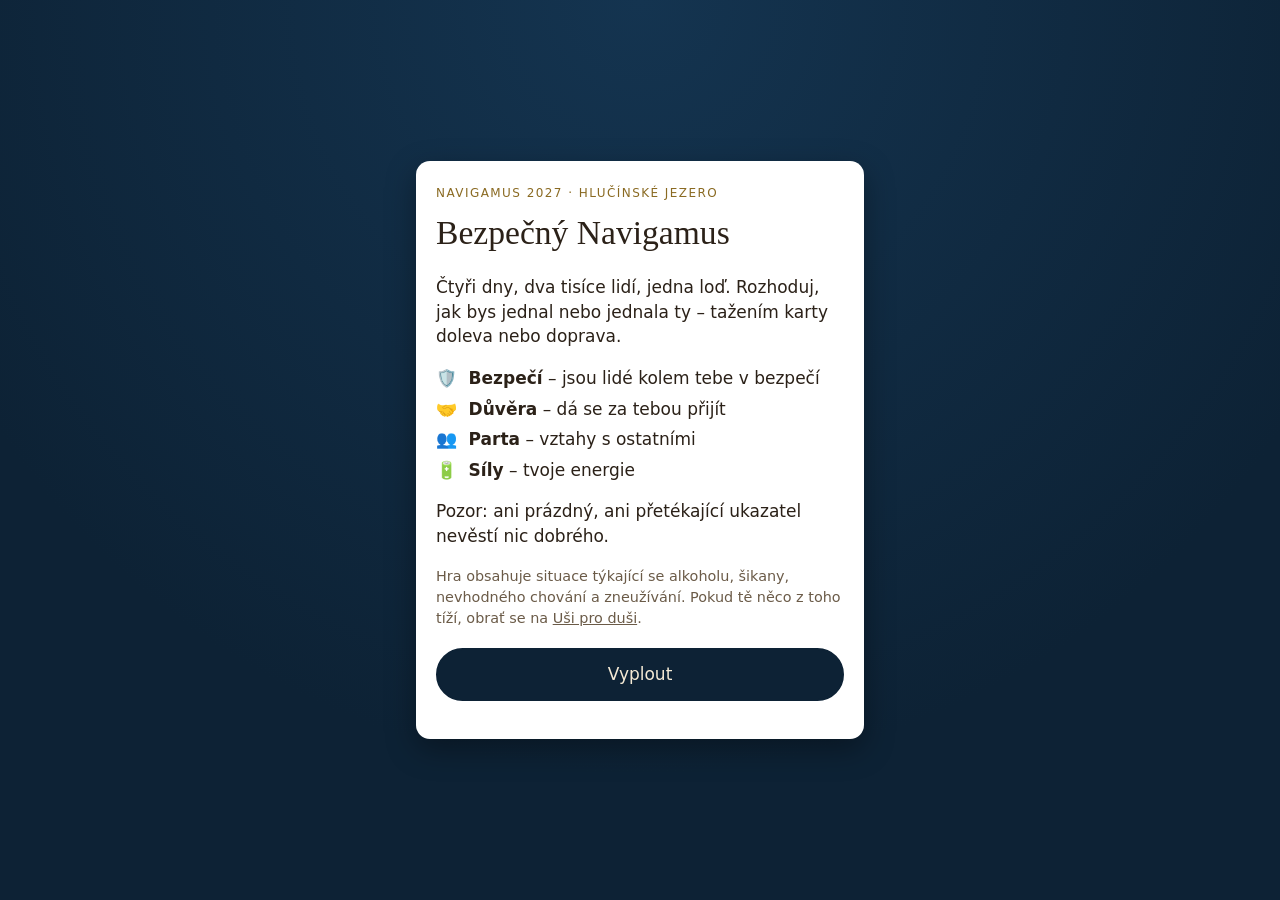
==== index.html @ 7b9819cc "Add Bezpečný Navigamus swipe game prototype Reigns-style safety game replacing the mandatory Navigam" ====
<!doctype html>
<html lang="cs">
<head>
  <meta charset="utf-8">
  <meta name="viewport" content="width=device-width, initial-scale=1, viewport-fit=cover">
  <meta name="theme-color" content="#0d2235">
  <title>Bezpečný Navigamus</title>
  <link rel="stylesheet" href="style.css">
  <script type="module" src="js/game.js"></script>
</head>
<body>
  <main id="app">

    <!-- Intro -->
    <section id="screen-intro" class="screen" hidden>
      <div class="panel">
        <p class="kicker">Navigamus 2027 · Hlučínské jezero</p>
        <h1>Bezpečný Navigamus</h1>
        <p>Čtyři dny, dva tisíce lidí, jedna loď. Rozhoduj, jak bys jednal nebo jednala ty – tažením karty doleva nebo doprava.</p>
        <ul class="legend">
          <li><span>🛡️</span> <b>Bezpečí</b> – jsou lidé kolem tebe v bezpečí</li>
          <li><span>🤝</span> <b>Důvěra</b> – dá se za tebou přijít</li>
          <li><span>👥</span> <b>Parta</b> – vztahy s ostatními</li>
          <li><span>🔋</span> <b>Síly</b> – tvoje energie</li>
        </ul>
        <p>Pozor: ani prázdný, ani přetékající ukazatel nevěstí nic dobrého.</p>
        <p class="note">Hra obsahuje situace týkající se alkoholu, šikany, nevhodného chování a zneužívání. Pokud tě něco z toho tíží, obrať se na <a href="https://krizovatka.skaut.cz/bezpecnyskauting/usi-pro-dusi" target="_blank" rel="noopener">Uši pro duši</a>.</p>
        <div class="actions">
          <button id="btn-continue" class="primary" hidden></button>
          <button id="btn-new" class="primary">Vyplout</button>
        </div>
        <p id="found-intro" class="found"></p>
      </div>
    </section>

    <!-- Game -->
    <section id="screen-game" class="screen" hidden>
      <header class="meters" id="meters"></header>
      <p class="when" id="when"></p>
      <div class="stage">
        <article class="card" id="card" tabindex="0" aria-live="polite">
          <p class="choice-hint" id="choice-hint"></p>
          <p class="character" id="character"></p>
          <p class="text" id="text"></p>
        </article>
      </div>
      <div class="choices">
        <button id="btn-left" class="choice"></button>
        <button id="btn-right" class="choice"></button>
      </div>
    </section>

    <!-- Daily log -->
    <section id="screen-log" class="screen" hidden>
      <div class="panel">
        <p class="kicker">Lodní deník</p>
        <h2 id="log-title"></h2>
        <ol id="log-list" class="log"></ol>
        <div class="actions"><button id="btn-log-next" class="primary"></button></div>
      </div>
    </section>

    <!-- Ending (fall or good) -->
    <section id="screen-ending" class="screen" hidden>
      <div class="panel">
        <p class="ending-icon" id="ending-icon"></p>
        <p class="kicker" id="ending-kicker"></p>
        <h2 id="ending-title"></h2>
        <p id="ending-text"></p>
        <div class="debrief">
          <p class="kicker">Rozbor</p>
          <p id="ending-debrief"></p>
        </div>
        <div id="seal" class="seal" hidden>
          <p class="kicker">Pečeť Bezpečného Navigamu</p>
          <p class="seal-code" id="seal-code"></p>
          <p class="note">Kód si ulož – budeš ho potřebovat při registraci.</p>
        </div>
        <p id="found-ending" class="found"></p>
        <div class="actions"><button id="btn-ending-next" class="primary"></button></div>
      </div>
    </section>

  </main>
</body>
</html>
---- style.css ----
:root {
  --sea: #0d2235;
  --sea-2: #143450;
  --parchment: #ffffff;
  --parchment-2: #e8dbbd;
  --ink: #2b2118;
  --ink-soft: #6b5b48;
  --brass: #c9a24a;
  --danger: #d0574a;
  --light: #f4ead5;
  --radius: 14px;
  --serif: Georgia, "Iowan Old Style", "Times New Roman", serif;
  --sans: system-ui, -apple-system, "Segoe UI", Roboto, sans-serif;
}

* { box-sizing: border-box; }

html, body { margin: 0; height: 100%; overflow-x: hidden; }

body {
  background: radial-gradient(circle at 50% 0%, var(--sea-2), var(--sea) 70%) fixed;
  color: var(--light);
  font-family: var(--sans);
  font-size: 17px;
  line-height: 1.45;
  -webkit-tap-highlight-color: transparent;
}

#app {
  max-width: 480px;
  margin: 0 auto;
  min-height: 100dvh;
  padding: max(16px, env(safe-area-inset-top)) 16px max(16px, env(safe-area-inset-bottom));
  display: flex;
  flex-direction: column;
}

.screen { flex: 1; display: flex; flex-direction: column; }
.screen[hidden] { display: none; }

h1, h2 { font-family: var(--serif); font-weight: normal; margin: 0.2em 0 0.5em; }
h1 { font-size: 2.1rem; }
h2 { font-size: 1.7rem; }
a { color: inherit; }

.kicker {
  text-transform: uppercase;
  letter-spacing: 0.12em;
  font-size: 0.75rem;
  color: var(--brass);
  margin: 0;
}

.panel {
  background: var(--parchment);
  color: var(--ink);
  border-radius: var(--radius);
  padding: 24px 20px;
  margin: auto 0;
  box-shadow: 0 10px 30px rgb(0 0 0 / 0.35);
}
.panel .kicker { color: #8a6a22; }

.note { font-size: 0.9rem; color: var(--ink-soft); }
.found { font-size: 0.85rem; color: var(--ink-soft); text-align: center; margin-bottom: 0; }

.legend { list-style: none; padding: 0; margin: 1em 0; }
.legend li { margin: 0.35em 0; }
.legend span { display: inline-block; width: 1.6em; }

.actions { display: flex; flex-direction: column; gap: 10px; margin-top: 20px; }

button {
  font: inherit;
  border: 2px solid var(--brass);
  background: transparent;
  color: inherit;
  border-radius: 999px;
  padding: 12px 18px;
  cursor: pointer;
}
button.primary { background: var(--sea); color: var(--light); border-color: var(--sea); }
button:focus-visible { outline: 3px solid var(--brass); outline-offset: 2px; }

/* ---------- meters ---------- */

.meters { display: flex; justify-content: space-around; padding: 4px 0 8px; }

.meter { display: flex; flex-direction: column; align-items: center; gap: 4px; }

.meter .gauge {
  position: relative;
  width: 52px;
  height: 52px;
  border-radius: 50%;
  border: 2px solid var(--brass);
  overflow: hidden;
  background: rgb(255 255 255 / 0.06);
  display: grid;
  place-items: center;
}
.meter .fill {
  position: absolute;
  left: 0; right: 0; bottom: 0;
  background: linear-gradient(var(--brass), #9c7a2c);
  transition: height 0.5s ease, background 0.3s;
}
.meter.danger .fill { background: linear-gradient(#e27365, var(--danger)); }
.meter .icon { position: relative; font-size: 1.5rem; }

.meter .dot {
  width: 0; height: 0;
  border-radius: 50%;
  background: var(--light);
  transition: width 0.15s, height 0.15s;
  margin: 4px 0;
}
.meter .dot.s { width: 6px; height: 6px; }
.meter .dot.m { width: 10px; height: 10px; }
.meter .dot.l { width: 15px; height: 15px; }

.when { text-align: center; margin: 6px 0 14px; }
.when .day {
  display: block;
  font-family: var(--serif);
  font-size: 1.35rem;
  color: var(--light);
  margin-bottom: 8px;
}
.when .slots { display: flex; justify-content: center; gap: 6px; }
.when .slot {
  display: flex;
  align-items: center;
  gap: 4px;
  padding: 4px 10px;
  border-radius: 999px;
  font-size: 0.85rem;
  color: rgb(255 255 255 / 0.45);
}
.when .slot .label { display: none; }
.when .slot.done { color: rgb(255 255 255 / 0.7); }
.when .slot.now {
  background: var(--brass);
  color: var(--sea);
  font-weight: 600;
}
.when .slot.now .label { display: inline; }
.when .slot .icon { font-size: 1.1rem; filter: grayscale(1); opacity: 0.8; }
.when .slot.now .icon { filter: none; opacity: 1; }

/* ---------- card ---------- */

.stage { flex: 1; display: flex; align-items: center; justify-content: center; }

.card {
  position: relative;
  width: 100%;
  min-height: 300px;
  background: var(--parchment);
  color: var(--ink);
  border-radius: var(--radius);
  padding: 44px 22px 26px;
  box-shadow: 0 12px 30px rgb(0 0 0 / 0.4);
  touch-action: pan-y;
  user-select: none;
  cursor: grab;
  transition: transform 0.3s ease, opacity 0.3s ease;
}
.card.dragging { transition: none; cursor: grabbing; }
.card.leaving { opacity: 0; }
.card.entering { opacity: 0; transform: scale(0.94); transition: none; }

.card .character {
  font-family: var(--serif);
  font-weight: bold;
  color: #8a6a22;
  margin: 0 0 0.6em;
}
.card .text { font-family: var(--serif); font-size: 1.15rem; margin: 0; white-space: pre-line; }

.choice-hint {
  position: absolute;
  top: 0; left: 0; right: 0;
  margin: 0;
  padding: 10px 16px;
  border-radius: var(--radius) var(--radius) 0 0;
  background: var(--sea);
  color: var(--light);
  font-size: 0.95rem;
  min-height: 0;
  opacity: 0;
  transition: opacity 0.15s;
}
.choice-hint.left, .choice-hint.right { opacity: 1; }
.choice-hint.right { text-align: right; }

.choices { display: grid; grid-template-columns: 1fr 1fr; gap: 10px; margin-top: 16px; }
.choices .choice {
  border-radius: 12px;
  font-size: 0.92rem;
  text-align: left;
  border-color: rgb(201 162 74 / 0.6);
  color: var(--parchment);
}
.choices .choice:last-child { text-align: right; }
.choices .choice:hover { background: rgb(255 255 255 / 0.06); }

/* ---------- log & ending ---------- */

.log { padding-left: 1.2em; }
.log li { margin: 0 0 1em; }
.log p { margin: 0; }
.log-choice { font-weight: bold; }
.log-comment { color: var(--ink-soft); }

.ending-icon { font-size: 3rem; text-align: center; margin: 0; }
#screen-ending .kicker, #screen-ending h2 { text-align: center; }

.debrief {
  border-left: 3px solid var(--brass);
  padding: 4px 0 4px 14px;
  margin: 1.2em 0;
}
.debrief p:last-child { margin-bottom: 0; }

.seal {
  text-align: center;
  border: 2px dashed #8a6a22;
  border-radius: var(--radius);
  padding: 14px;
  margin: 1.2em 0;
}
.seal-code {
  font-family: ui-monospace, Menlo, Consolas, monospace;
  font-size: 1.5rem;
  letter-spacing: 0.08em;
  margin: 0.3em 0;
  user-select: all;
}

/* Wider screens: choices flank the card, matching the swipe direction. */
@media (min-width: 820px) {
  #app:has(#screen-game:not([hidden])) { max-width: 960px; }
  #screen-game {
    display: grid;
    grid-template-columns: 1fr minmax(0, 440px) 1fr;
    grid-template-areas:
      ". meters ."
      ". when ."
      "left stage right";
    grid-template-rows: auto auto 1fr;
    column-gap: 28px;
  }
  #screen-game[hidden] { display: none; }
  .meters { grid-area: meters; }
  .when { grid-area: when; }
  .stage { grid-area: stage; }
  .choices { display: contents; }
  .choices .choice { align-self: center; max-width: 240px; padding: 18px 20px; font-size: 1rem; }
  #btn-left { grid-area: left; justify-self: end; }
  #btn-right { grid-area: right; justify-self: start; }
  .card { z-index: 1; }
}

@media (prefers-reduced-motion: reduce) {
  .card, .meter .fill { transition: none; }
}
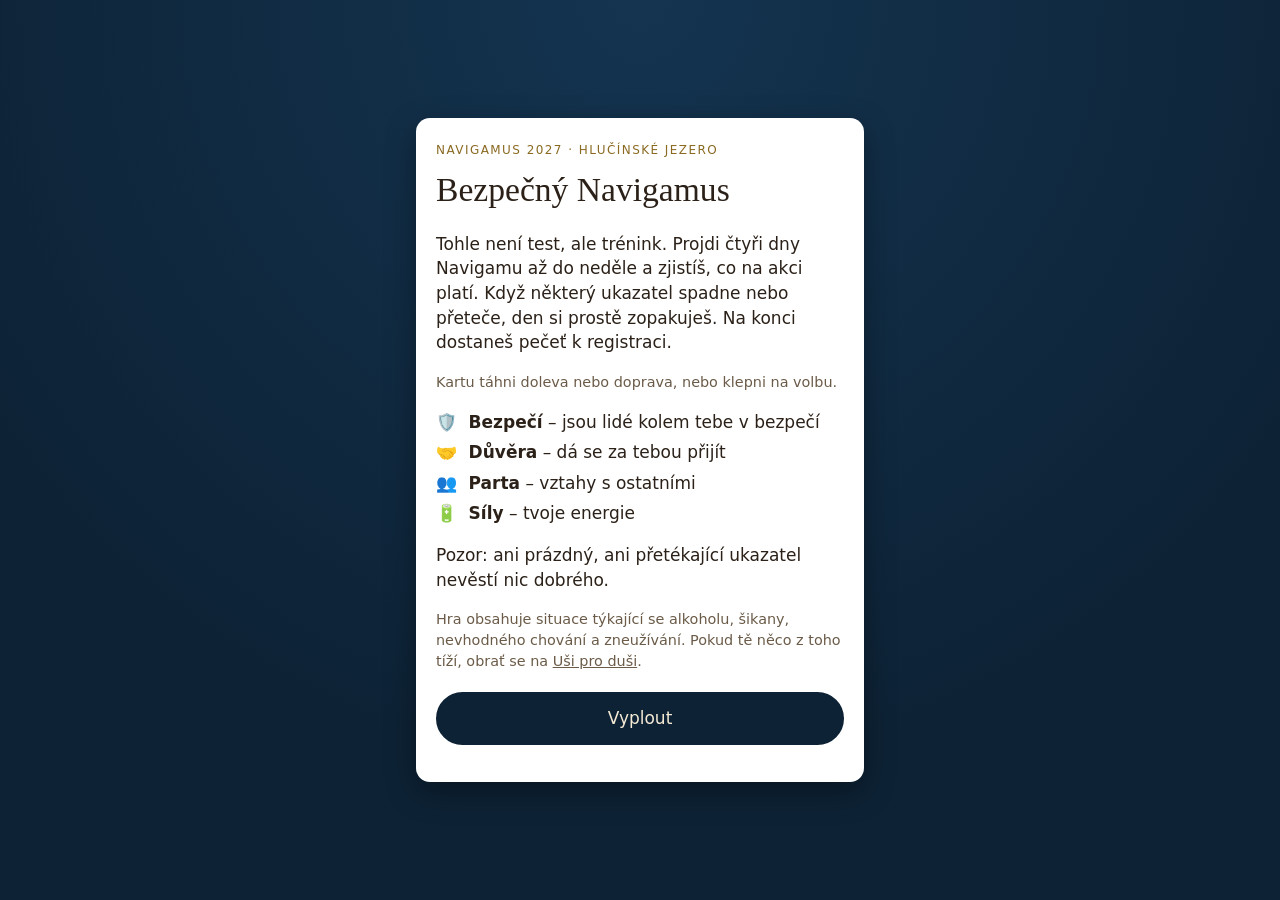
==== commit 9532accb: "Reframe as training: briefing intro, event-named falls, causes block, risky marks in log Testers rea" ====
--- a/index.html
+++ b/index.html
@@ -16,7 +16,8 @@
       <div class="panel">
         <p class="kicker">Navigamus 2027 · Hlučínské jezero</p>
         <h1>Bezpečný Navigamus</h1>
-        <p>Čtyři dny, dva tisíce lidí, jedna loď. Rozhoduj, jak bys jednal nebo jednala ty – tažením karty doleva nebo doprava.</p>
+        <p>Tohle není test, ale trénink. Projdi čtyři dny Navigamu až do neděle a zjistíš, co na akci platí. Když některý ukazatel spadne nebo přeteče, den si prostě zopakuješ. Na konci dostaneš pečeť k registraci.</p>
+        <p class="note">Kartu táhni doleva nebo doprava, nebo klepni na volbu.</p>
         <ul class="legend">
           <li><span>🛡️</span> <b>Bezpečí</b> – jsou lidé kolem tebe v bezpečí</li>
           <li><span>🤝</span> <b>Důvěra</b> – dá se za tebou přijít</li>
@@ -67,8 +68,13 @@
         <p class="kicker" id="ending-kicker"></p>
         <h2 id="ending-title"></h2>
         <p id="ending-text"></p>
+        <p id="ending-near" class="near" hidden></p>
+        <div id="ending-causes" class="causes" hidden>
+          <p class="kicker">Co k tomu vedlo</p>
+          <ol id="causes-list" class="log"></ol>
+        </div>
         <div class="debrief">
-          <p class="kicker">Rozbor</p>
+          <p class="kicker">Na Navigamu platí</p>
           <p id="ending-debrief"></p>
         </div>
         <div id="seal" class="seal" hidden>
--- a/style.css
+++ b/style.css
@@ -212,6 +212,18 @@
 .log p { margin: 0; }
 .log-choice { font-weight: bold; }
 .log-comment { color: var(--ink-soft); }
+.log-context { color: var(--ink-soft); font-size: 0.9rem; font-style: italic; }
+/* A choice the authors did not intend: the player should take a second look at it. */
+.log li.risky {
+  border-left: 3px solid var(--danger);
+  padding-left: 10px;
+  margin-left: -13px;
+}
+.log li.risky .log-choice { color: var(--danger); }
+
+.near { white-space: pre-line; }
+.causes { margin: 1.2em 0; }
+.causes .kicker { margin-bottom: 0.6em; }
 
 .ending-icon { font-size: 3rem; text-align: center; margin: 0; }
 #screen-ending .kicker, #screen-ending h2 { text-align: center; }
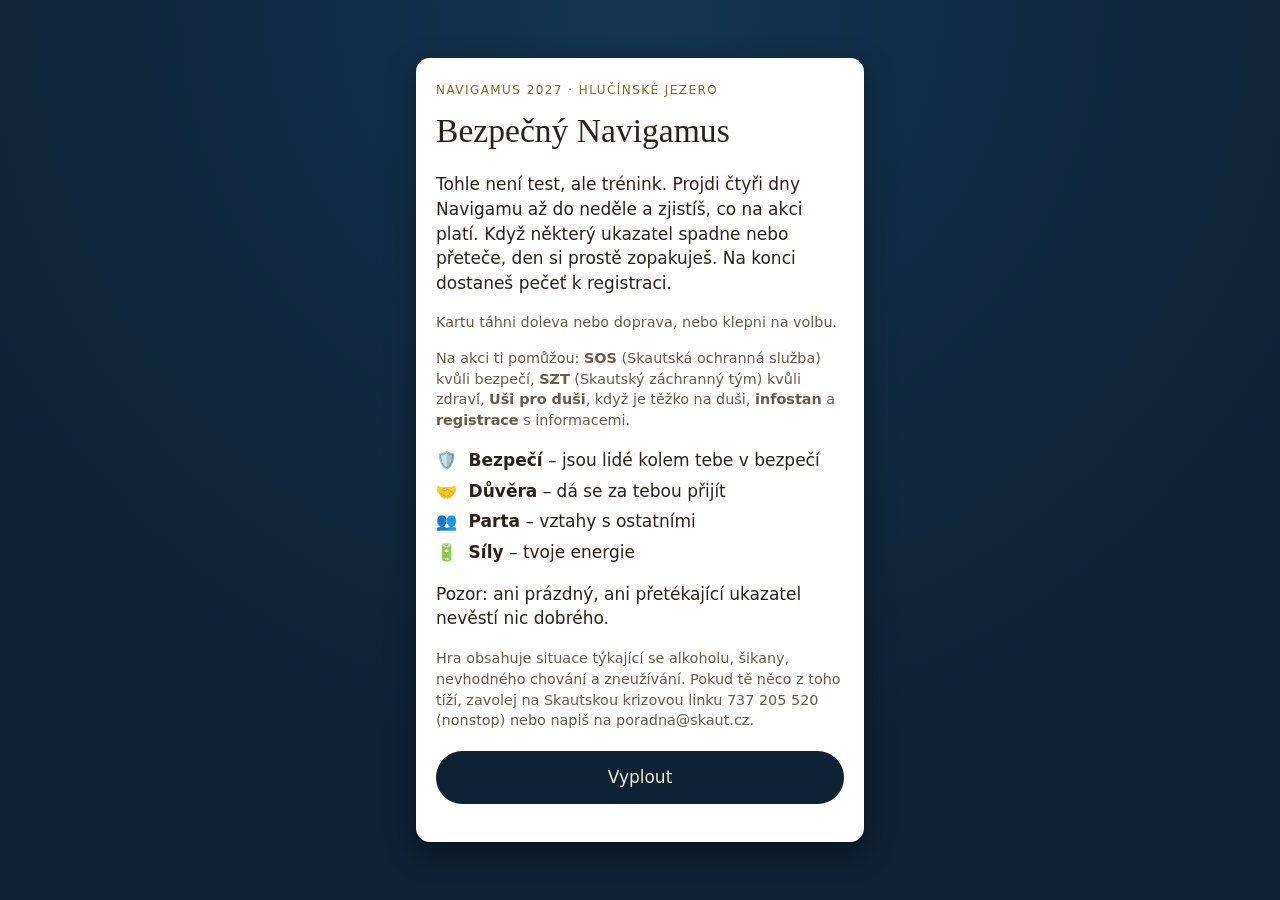
==== commit 9e4f9149: "Route cards to one team each: Uši pro duši first for Safe from Harm, SOS for immediate action - Safe" ====
--- a/index.html
+++ b/index.html
@@ -18,6 +18,7 @@
         <h1>Bezpečný Navigamus</h1>
         <p>Tohle není test, ale trénink. Projdi čtyři dny Navigamu až do neděle a zjistíš, co na akci platí. Když některý ukazatel spadne nebo přeteče, den si prostě zopakuješ. Na konci dostaneš pečeť k registraci.</p>
         <p class="note">Kartu táhni doleva nebo doprava, nebo klepni na volbu.</p>
+        <p class="note">Na akci ti pomůžou: <b>SOS</b> (Skautská ochranná služba) kvůli bezpečí, <b>SZT</b> (Skautský záchranný tým) kvůli zdraví, <b>Uši pro duši</b>, když je těžko na duši, <b>infostan</b> a <b>registrace</b> s informacemi.</p>
         <ul class="legend">
           <li><span>🛡️</span> <b>Bezpečí</b> – jsou lidé kolem tebe v bezpečí</li>
           <li><span>🤝</span> <b>Důvěra</b> – dá se za tebou přijít</li>
@@ -25,7 +26,7 @@
           <li><span>🔋</span> <b>Síly</b> – tvoje energie</li>
         </ul>
         <p>Pozor: ani prázdný, ani přetékající ukazatel nevěstí nic dobrého.</p>
-        <p class="note">Hra obsahuje situace týkající se alkoholu, šikany, nevhodného chování a zneužívání. Pokud tě něco z toho tíží, obrať se na <a href="https://krizovatka.skaut.cz/bezpecnyskauting/usi-pro-dusi" target="_blank" rel="noopener">Uši pro duši</a>.</p>
+        <p class="note">Hra obsahuje situace týkající se alkoholu, šikany, nevhodného chování a zneužívání. Pokud tě něco z toho tíží, zavolej na Skautskou krizovou linku 737 205 520 (nonstop) nebo napiš na poradna@skaut.cz.</p>
         <div class="actions">
           <button id="btn-continue" class="primary" hidden></button>
           <button id="btn-new" class="primary">Vyplout</button>
--- a/style.css
+++ b/style.css
@@ -108,16 +108,18 @@
 .meter.danger .fill { background: linear-gradient(#e27365, var(--danger)); }
 .meter .icon { position: relative; font-size: 1.5rem; }
 
+/* Fixed-size box below the gauge, scaled instead of resized, so the preview never shifts the layout. */
 .meter .dot {
-  width: 0; height: 0;
+  width: 15px; height: 15px;
   border-radius: 50%;
   background: var(--light);
-  transition: width 0.15s, height 0.15s;
-  margin: 4px 0;
-}
-.meter .dot.s { width: 6px; height: 6px; }
-.meter .dot.m { width: 10px; height: 10px; }
-.meter .dot.l { width: 15px; height: 15px; }
+  transform: scale(0);
+  transition: transform 0.15s;
+  margin-top: 2px;
+}
+.meter .dot.s { transform: scale(0.4); }
+.meter .dot.m { transform: scale(0.66); }
+.meter .dot.l { transform: scale(1); }
 
 .when { text-align: center; margin: 6px 0 14px; }
 .when .day {
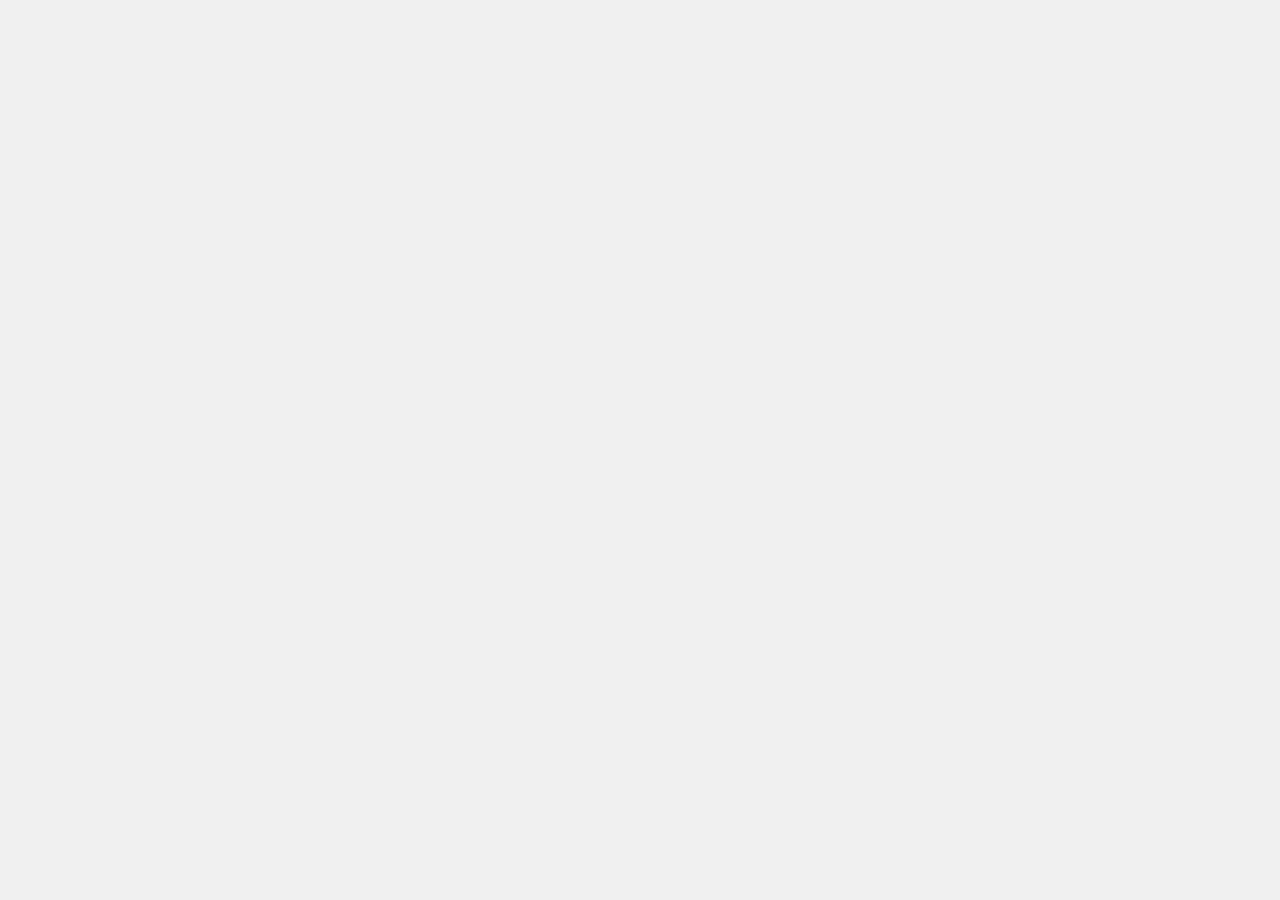
==== commit 8f87e69c: "Add multi-event support, a11y improvements, and swipe hint reset" ====
--- a/index.html
+++ b/index.html
@@ -3,9 +3,10 @@
 <head>
   <meta charset="utf-8">
   <meta name="viewport" content="width=device-width, initial-scale=1, viewport-fit=cover">
-  <meta name="theme-color" content="#0d2235">
-  <title>Bezpečný Navigamus</title>
+  <meta name="theme-color" content="#1b0e44">
+  <title>Safe from Harm – Tréninková hra</title>
   <link rel="stylesheet" href="style.css">
+  <link id="event-theme" rel="stylesheet" href="themes/navigamus.css">
   <script type="module" src="js/game.js"></script>
 </head>
 <body>
@@ -14,22 +15,23 @@
     <!-- Intro -->
     <section id="screen-intro" class="screen" hidden>
       <div class="panel">
-        <p class="kicker">Navigamus 2027 · Hlučínské jezero</p>
-        <h1>Bezpečný Navigamus</h1>
-        <p>Tohle není test, ale trénink. Projdi čtyři dny Navigamu až do neděle a zjistíš, co na akci platí. Když některý ukazatel spadne nebo přeteče, den si prostě zopakuješ. Na konci dostaneš pečeť k registraci.</p>
+        <div id="event-switcher" class="event-switcher" role="group" aria-label="Výběr akce"></div>
+        <p class="kicker" id="intro-kicker"></p>
+        <h1 id="intro-title" tabindex="-1"></h1>
+        <p id="intro-body"></p>
         <p class="note">Kartu táhni doleva nebo doprava, nebo klepni na volbu.</p>
-        <p class="note">Na akci ti pomůžou: <b>SOS</b> (Skautská ochranná služba) kvůli bezpečí, <b>SZT</b> (Skautský záchranný tým) kvůli zdraví, <b>Uši pro duši</b>, když je těžko na duši, <b>infostan</b> a <b>registrace</b> s informacemi.</p>
+        <p class="note">Na akci ti pomůžou: <b>SOS</b> (Skautská ochranná služba) kvůli bezpečí, <b id="service-health">SZT</b> (Skautský záchranný tým) kvůli zdraví, <b>Uši pro duši</b>, když je těžko na duši, <b>infostan</b> a <b id="service-info">registrace s informacemi</b>.</p>
         <ul class="legend">
-          <li><span>🛡️</span> <b>Bezpečí</b> – jsou lidé kolem tebe v bezpečí</li>
-          <li><span>🤝</span> <b>Důvěra</b> – dá se za tebou přijít</li>
-          <li><span>👥</span> <b>Parta</b> – vztahy s ostatními</li>
-          <li><span>🔋</span> <b>Síly</b> – tvoje energie</li>
+          <li><span aria-hidden="true">🛡️</span> <b>Bezpečí</b> – jsou lidé kolem tebe v bezpečí</li>
+          <li><span aria-hidden="true">🤝</span> <b>Důvěra</b> – dá se za tebou přijít</li>
+          <li><span aria-hidden="true">👥</span> <b>Parta</b> – vztahy s ostatními</li>
+          <li><span aria-hidden="true">🔋</span> <b>Síly</b> – tvoje energie</li>
         </ul>
-        <p>Pozor: ani prázdný, ani přetékající ukazatel nevěstí nic dobrého.</p>
-        <p class="note">Hra obsahuje situace týkající se alkoholu, šikany, nevhodného chování a zneužívání. Pokud tě něco z toho tíží, zavolej na Skautskou krizovou linku 737 205 520 (nonstop) nebo napiš na poradna@skaut.cz.</p>
+        <p class="note">Pozor: ani prázdný, ani přetékající ukazatel nevěstí nic dobrého.</p>
+        <p class="note warning-note">Hra obsahuje situace týkající se alkoholu, šikany, nevhodného chování a zneužívání. Pokud tě něco z toho tíží, zavolej na Skautskou krizovou linku <a href="tel:+420737205520">737 205 520</a> (nonstop) nebo napiš na <a href="mailto:poradna@skaut.cz">poradna@skaut.cz</a>.</p>
         <div class="actions">
           <button id="btn-continue" class="primary" hidden></button>
-          <button id="btn-new" class="primary">Vyplout</button>
+          <button id="btn-new" class="primary"></button>
         </div>
         <p id="found-intro" class="found"></p>
       </div>
@@ -55,8 +57,8 @@
     <!-- Daily log -->
     <section id="screen-log" class="screen" hidden>
       <div class="panel">
-        <p class="kicker">Lodní deník</p>
-        <h2 id="log-title"></h2>
+        <p class="kicker" id="log-kicker"></p>
+        <h2 id="log-title" tabindex="-1"></h2>
         <ol id="log-list" class="log"></ol>
         <div class="actions"><button id="btn-log-next" class="primary"></button></div>
       </div>
@@ -65,21 +67,21 @@
     <!-- Ending (fall or good) -->
     <section id="screen-ending" class="screen" hidden>
       <div class="panel">
-        <p class="ending-icon" id="ending-icon"></p>
+        <p class="ending-icon" id="ending-icon" aria-hidden="true"></p>
         <p class="kicker" id="ending-kicker"></p>
-        <h2 id="ending-title"></h2>
+        <h2 id="ending-title" tabindex="-1"></h2>
         <p id="ending-text"></p>
         <p id="ending-near" class="near" hidden></p>
         <div id="ending-causes" class="causes" hidden>
-          <p class="kicker">Co k tomu vedlo</p>
+          <p class="subhead">Co k tomu vedlo</p>
           <ol id="causes-list" class="log"></ol>
         </div>
         <div class="debrief">
-          <p class="kicker">Na Navigamu platí</p>
+          <p class="subhead" id="ending-debrief-heading"></p>
           <p id="ending-debrief"></p>
         </div>
         <div id="seal" class="seal" hidden>
-          <p class="kicker">Pečeť Bezpečného Navigamu</p>
+          <p class="subhead" id="seal-title"></p>
           <p class="seal-code" id="seal-code"></p>
           <p class="note">Kód si ulož – budeš ho potřebovat při registraci.</p>
         </div>
--- a/style.css
+++ b/style.css
@@ -1,16 +1,23 @@
 :root {
-  --sea: #0d2235;
-  --sea-2: #143450;
-  --parchment: #ffffff;
-  --parchment-2: #e8dbbd;
-  --ink: #2b2118;
-  --ink-soft: #6b5b48;
-  --brass: #c9a24a;
-  --danger: #d0574a;
-  --light: #f4ead5;
+  --bg: #ebf2f5;
+  --bg-pattern: none;
+  --surface: #ffffff;
+  --surface-alt: #f4f6f9;
+  --ink: #1f2d3d;
+  --ink-soft: #5c6b7a;
+  --brand: #255C9E;
+  --brand-contrast: #ffffff;
+  --accent: #B85637;
+  --accent-contrast: #ffffff;
+  --fading: #dce6f0;
+  --danger: #c92039;
   --radius: 14px;
-  --serif: Georgia, "Iowan Old Style", "Times New Roman", serif;
-  --sans: system-ui, -apple-system, "Segoe UI", Roboto, sans-serif;
+  --shadow: 0 10px 30px rgb(0 0 0 / 0.12);
+  --font-heading: Georgia, "Iowan Old Style", serif;
+  --font-body: system-ui, -apple-system, "Segoe UI", Roboto, sans-serif;
+  --heading-transform: none;
+  --heading-tracking: normal;
+  --heading-weight: 700;
 }
 
 * { box-sizing: border-box; }
@@ -18,11 +25,12 @@
 html, body { margin: 0; height: 100%; overflow-x: hidden; }
 
 body {
-  background: radial-gradient(circle at 50% 0%, var(--sea-2), var(--sea) 70%) fixed;
-  color: var(--light);
-  font-family: var(--sans);
+  background-color: var(--bg);
+  background-image: var(--bg-pattern);
+  color: var(--ink);
+  font-family: var(--font-body);
   font-size: 17px;
-  line-height: 1.45;
+  line-height: 1.5;
   -webkit-tap-highlight-color: transparent;
 }
 
@@ -38,49 +46,110 @@
 .screen { flex: 1; display: flex; flex-direction: column; }
 .screen[hidden] { display: none; }
 
-h1, h2 { font-family: var(--serif); font-weight: normal; margin: 0.2em 0 0.5em; }
-h1 { font-size: 2.1rem; }
-h2 { font-size: 1.7rem; }
-a { color: inherit; }
+h1, h2, h3 {
+  font-family: var(--font-heading);
+  font-weight: var(--heading-weight);
+  text-transform: var(--heading-transform);
+  letter-spacing: var(--heading-tracking);
+  color: var(--brand);
+  margin: 0.15em 0 0.45em;
+}
+h1 { font-size: 1.85rem; line-height: 1.15; }
+h2 { font-size: 1.5rem; line-height: 1.2; }
+h1:focus, h2:focus, .card:focus { outline: none; }
+a { color: var(--brand); text-underline-offset: 2px; }
 
 .kicker {
   text-transform: uppercase;
-  letter-spacing: 0.12em;
-  font-size: 0.75rem;
-  color: var(--brass);
+  letter-spacing: 0.1em;
+  font-size: 0.74rem;
+  font-weight: 700;
+  color: var(--accent);
   margin: 0;
 }
 
+.subhead {
+  font-size: 0.85rem;
+  font-weight: 700;
+  color: var(--accent);
+  margin: 0 0 0.35em;
+}
+
 .panel {
-  background: var(--parchment);
+  background: var(--surface);
   color: var(--ink);
   border-radius: var(--radius);
-  padding: 24px 20px;
+  padding: 18px 18px;
   margin: auto 0;
-  box-shadow: 0 10px 30px rgb(0 0 0 / 0.35);
-}
-.panel .kicker { color: #8a6a22; }
-
-.note { font-size: 0.9rem; color: var(--ink-soft); }
-.found { font-size: 0.85rem; color: var(--ink-soft); text-align: center; margin-bottom: 0; }
-
-.legend { list-style: none; padding: 0; margin: 1em 0; }
-.legend li { margin: 0.35em 0; }
-.legend span { display: inline-block; width: 1.6em; }
-
-.actions { display: flex; flex-direction: column; gap: 10px; margin-top: 20px; }
+  box-shadow: var(--shadow);
+  border: 1px solid var(--fading);
+}
+
+.panel p { margin: 0.55em 0; }
+.note { font-size: 0.86rem; color: var(--ink-soft); line-height: 1.42; }
+.warning-note {
+  padding: 8px 10px;
+  border-radius: 8px;
+  background: var(--surface-alt);
+}
+.found { font-size: 0.84rem; color: var(--ink-soft); text-align: center; margin-bottom: 0; }
+
+.legend { list-style: none; padding: 0; margin: 0.65em 0; font-size: 0.94rem; }
+.legend li { margin: 0.25em 0; }
+.legend span { display: inline-block; width: 1.5em; }
+
+/* ---------- event switcher ---------- */
+
+.event-switcher {
+  display: inline-flex;
+  flex-wrap: wrap;
+  gap: 4px;
+  padding: 4px;
+  margin: 0 0 12px;
+  background: var(--surface-alt);
+  border-radius: 999px;
+  border: 1px solid var(--fading);
+}
+
+.event-pill {
+  min-height: 36px;
+  padding: 6px 14px;
+  font-size: 0.82rem;
+  font-weight: 600;
+  border-radius: 999px;
+  border: none;
+  background: transparent;
+  color: var(--ink-soft);
+}
+
+.event-pill.active {
+  background: var(--brand);
+  color: var(--brand-contrast);
+}
+
+/* ---------- buttons ---------- */
+
+.actions { display: flex; flex-direction: column; gap: 10px; margin-top: 14px; }
 
 button {
   font: inherit;
-  border: 2px solid var(--brass);
+  min-height: 46px;
+  border: 2px solid var(--brand);
   background: transparent;
-  color: inherit;
+  color: var(--ink);
   border-radius: 999px;
-  padding: 12px 18px;
+  padding: 11px 18px;
   cursor: pointer;
-}
-button.primary { background: var(--sea); color: var(--light); border-color: var(--sea); }
-button:focus-visible { outline: 3px solid var(--brass); outline-offset: 2px; }
+  transition: transform 0.12s ease, background-color 0.15s ease, border-color 0.15s ease;
+}
+button:active { transform: scale(0.98); }
+button.primary {
+  background: var(--brand);
+  color: var(--brand-contrast);
+  border-color: var(--brand);
+  font-weight: 700;
+}
+button:focus-visible { outline: 3px solid var(--accent); outline-offset: 2px; }
 
 /* ---------- meters ---------- */
 
@@ -93,26 +162,27 @@
   width: 52px;
   height: 52px;
   border-radius: 50%;
-  border: 2px solid var(--brass);
+  border: 2px solid var(--brand);
   overflow: hidden;
-  background: rgb(255 255 255 / 0.06);
+  background: var(--surface);
   display: grid;
   place-items: center;
 }
 .meter .fill {
   position: absolute;
   left: 0; right: 0; bottom: 0;
-  background: linear-gradient(var(--brass), #9c7a2c);
+  background: var(--fading);
   transition: height 0.5s ease, background 0.3s;
 }
-.meter.danger .fill { background: linear-gradient(#e27365, var(--danger)); }
+.meter.danger .fill { background: var(--danger); opacity: 0.45; }
+.meter.danger .gauge { border-color: var(--danger); }
 .meter .icon { position: relative; font-size: 1.5rem; }
 
 /* Fixed-size box below the gauge, scaled instead of resized, so the preview never shifts the layout. */
 .meter .dot {
   width: 15px; height: 15px;
   border-radius: 50%;
-  background: var(--light);
+  background: var(--accent);
   transform: scale(0);
   transition: transform 0.15s;
   margin-top: 2px;
@@ -124,9 +194,12 @@
 .when { text-align: center; margin: 6px 0 14px; }
 .when .day {
   display: block;
-  font-family: var(--serif);
+  font-family: var(--font-heading);
+  font-weight: var(--heading-weight);
+  text-transform: var(--heading-transform);
+  letter-spacing: var(--heading-tracking);
   font-size: 1.35rem;
-  color: var(--light);
+  color: var(--brand);
   margin-bottom: 8px;
 }
 .when .slots { display: flex; justify-content: center; gap: 6px; }
@@ -137,18 +210,20 @@
   padding: 4px 10px;
   border-radius: 999px;
   font-size: 0.85rem;
-  color: rgb(255 255 255 / 0.45);
+  color: var(--ink-soft);
+  opacity: 0.65;
 }
 .when .slot .label { display: none; }
-.when .slot.done { color: rgb(255 255 255 / 0.7); }
+.when .slot.done { opacity: 0.9; }
 .when .slot.now {
-  background: var(--brass);
-  color: var(--sea);
-  font-weight: 600;
+  background: var(--brand);
+  color: var(--brand-contrast);
+  font-weight: 700;
+  opacity: 1;
 }
 .when .slot.now .label { display: inline; }
-.when .slot .icon { font-size: 1.1rem; filter: grayscale(1); opacity: 0.8; }
-.when .slot.now .icon { filter: none; opacity: 1; }
+.when .slot .icon { font-size: 1.1rem; filter: grayscale(1); }
+.when .slot.now .icon { filter: none; }
 
 /* ---------- card ---------- */
 
@@ -158,11 +233,12 @@
   position: relative;
   width: 100%;
   min-height: 300px;
-  background: var(--parchment);
+  background: var(--surface);
   color: var(--ink);
   border-radius: var(--radius);
-  padding: 44px 22px 26px;
-  box-shadow: 0 12px 30px rgb(0 0 0 / 0.4);
+  border: 1px solid var(--fading);
+  padding: 48px 22px 26px;
+  box-shadow: var(--shadow);
   touch-action: pan-y;
   user-select: none;
   cursor: grab;
@@ -173,12 +249,14 @@
 .card.entering { opacity: 0; transform: scale(0.94); transition: none; }
 
 .card .character {
-  font-family: var(--serif);
-  font-weight: bold;
-  color: #8a6a22;
+  font-family: var(--font-heading);
+  font-weight: var(--heading-weight);
+  text-transform: var(--heading-transform);
+  letter-spacing: var(--heading-tracking);
+  color: var(--accent);
   margin: 0 0 0.6em;
 }
-.card .text { font-family: var(--serif); font-size: 1.15rem; margin: 0; white-space: pre-line; }
+.card .text { font-size: 1.12rem; margin: 0; white-space: pre-line; }
 
 .choice-hint {
   position: absolute;
@@ -186,9 +264,10 @@
   margin: 0;
   padding: 10px 16px;
   border-radius: var(--radius) var(--radius) 0 0;
-  background: var(--sea);
-  color: var(--light);
+  background: var(--brand);
+  color: var(--brand-contrast);
   font-size: 0.95rem;
+  font-weight: 600;
   min-height: 0;
   opacity: 0;
   transition: opacity 0.15s;
@@ -198,14 +277,21 @@
 
 .choices { display: grid; grid-template-columns: 1fr 1fr; gap: 10px; margin-top: 16px; }
 .choices .choice {
+  min-height: 52px;
   border-radius: 12px;
   font-size: 0.92rem;
+  line-height: 1.35;
   text-align: left;
-  border-color: rgb(201 162 74 / 0.6);
-  color: var(--parchment);
+  background: var(--surface);
+  border-color: var(--fading);
+  color: var(--ink);
+  box-shadow: 0 2px 8px rgb(0 0 0 / 0.06);
 }
 .choices .choice:last-child { text-align: right; }
-.choices .choice:hover { background: rgb(255 255 255 / 0.06); }
+.choices .choice:hover {
+  border-color: var(--brand);
+  background: var(--surface-alt);
+}
 
 /* ---------- log & ending ---------- */
 
@@ -231,7 +317,7 @@
 #screen-ending .kicker, #screen-ending h2 { text-align: center; }
 
 .debrief {
-  border-left: 3px solid var(--brass);
+  border-left: 3px solid var(--accent);
   padding: 4px 0 4px 14px;
   margin: 1.2em 0;
 }
@@ -239,7 +325,7 @@
 
 .seal {
   text-align: center;
-  border: 2px dashed #8a6a22;
+  border: 2px dashed var(--accent);
   border-radius: var(--radius);
   padding: 14px;
   margin: 1.2em 0;
@@ -249,6 +335,8 @@
   font-size: 1.5rem;
   letter-spacing: 0.08em;
   margin: 0.3em 0;
+  color: var(--brand);
+  font-weight: 700;
   user-select: all;
 }
 
@@ -277,5 +365,5 @@
 }
 
 @media (prefers-reduced-motion: reduce) {
-  .card, .meter .fill { transition: none; }
-}
+  .card, .meter .fill, button { transition: none; }
+}
--- a/themes/navigamus.css
+++ b/themes/navigamus.css
@@ -0,0 +1,82 @@
+/* Navigamus 2027 custom overload — aligned with kissj.net/v2/event/navigamus27/login */
+@font-face {
+  font-family: 'seatren';
+  src: url('fonts/seatren.ttf') format('truetype');
+  font-weight: 400;
+  font-style: normal;
+  font-display: swap;
+}
+
+@font-face {
+  font-family: 'luciao sans';
+  src: url('fonts/luciaosans-regular.otf') format('opentype');
+  font-weight: 400;
+  font-style: normal;
+  font-display: swap;
+}
+
+@font-face {
+  font-family: 'themix';
+  src: url('https://cdn.skauting.cz/fonts/TheMix_LT_400.woff2') format('woff2');
+  font-weight: 400;
+  font-style: normal;
+  font-display: swap;
+}
+
+:root {
+  --font-heading: 'seatren', 'themix', sans-serif;
+  --font-body: 'luciao sans', 'themix', sans-serif;
+  --heading-transform: uppercase;
+  --heading-tracking: 0.05em;
+  --heading-weight: 400;
+  --radius: 12px;
+}
+
+@media (prefers-color-scheme: light) {
+  :root {
+    --bg: #f0f0f0;
+    --bg-pattern: url('https://kissj.net/navigamus27/patternLight.png');
+    --surface: #ffffff;
+    --surface-alt: #f4f1fa;
+    --ink: #1b0e44;
+    --ink-soft: #565656;
+    --brand: #1b0e44;
+    --brand-contrast: #ffffff;
+    --accent: #c92039;
+    --accent-contrast: #ffffff;
+    --fading: #e2ddf2;
+    --danger: #c92039;
+    --shadow: 0 8px 24px rgb(27 14 68 / 0.10);
+  }
+}
+
+@media (prefers-color-scheme: dark) {
+  :root {
+    --bg: #1b0e44;
+    --bg-pattern: url('https://kissj.net/navigamus27/patternDark.png');
+    --surface: #241356;
+    --surface-alt: #2b1977;
+    --ink: #f0f0f0;
+    --ink-soft: #a49fc0;
+    --brand: #b7a9e8;
+    --brand-contrast: #1b0e44;
+    --accent: #ee5570;
+    --accent-contrast: #1b0e44;
+    --fading: #2b1977;
+    --danger: #ee5570;
+    --shadow: 0 10px 28px rgb(0 0 0 / 0.35);
+  }
+}
+
+/* Navigamus 2027 cards: single solid surface with crimson top accent (no tiled masks/pseudo-elements) */
+.panel, .card {
+  border: 1px solid var(--fading);
+  border-top: 5px solid var(--accent);
+  border-radius: var(--radius);
+  background: var(--surface);
+  box-shadow: var(--shadow);
+}
+
+.choice-hint {
+  border-radius: 7px 7px 0 0;
+}
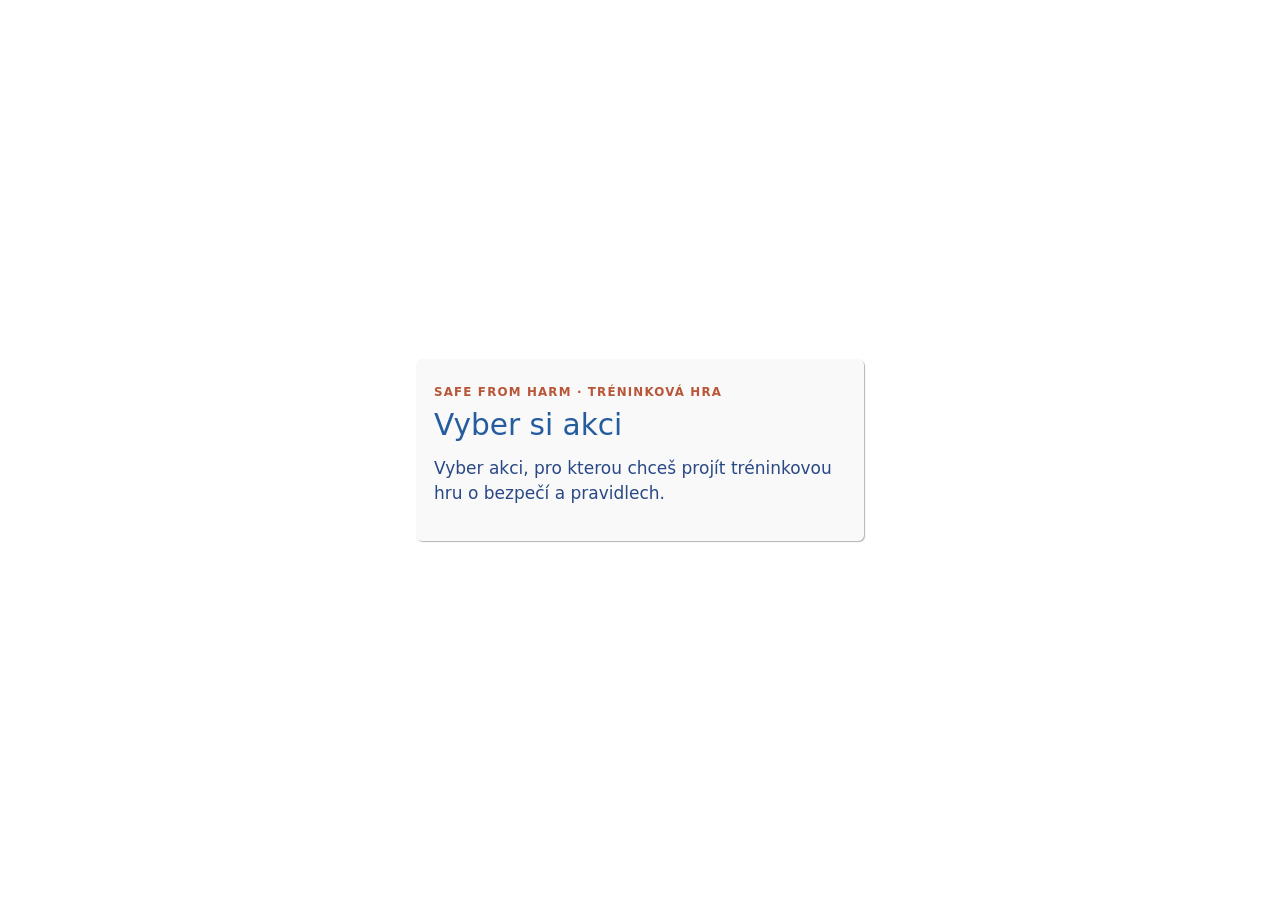
==== commit 11926c3a: "Move event switcher to project root landing page" ====
--- a/index.html
+++ b/index.html
@@ -3,93 +3,22 @@
 <head>
   <meta charset="utf-8">
   <meta name="viewport" content="width=device-width, initial-scale=1, viewport-fit=cover">
-  <meta name="theme-color" content="#1b0e44">
-  <title>Safe from Harm – Tréninková hra</title>
+  <meta name="theme-color" content="#255C9E">
+  <title>Safe from Harm – Výběr akce</title>
   <link rel="stylesheet" href="style.css">
-  <link id="event-theme" rel="stylesheet" href="themes/navigamus.css">
-  <script type="module" src="js/game.js"></script>
+  <link rel="stylesheet" href="themes/general.css">
+  <script type="module" src="js/hub.js"></script>
 </head>
 <body>
   <main id="app">
-
-    <!-- Intro -->
-    <section id="screen-intro" class="screen" hidden>
+    <section id="screen-hub" class="screen">
       <div class="panel">
-        <div id="event-switcher" class="event-switcher" role="group" aria-label="Výběr akce"></div>
-        <p class="kicker" id="intro-kicker"></p>
-        <h1 id="intro-title" tabindex="-1"></h1>
-        <p id="intro-body"></p>
-        <p class="note">Kartu táhni doleva nebo doprava, nebo klepni na volbu.</p>
-        <p class="note">Na akci ti pomůžou: <b>SOS</b> (Skautská ochranná služba) kvůli bezpečí, <b id="service-health">SZT</b> (Skautský záchranný tým) kvůli zdraví, <b>Uši pro duši</b>, když je těžko na duši, <b>infostan</b> a <b id="service-info">registrace s informacemi</b>.</p>
-        <ul class="legend">
-          <li><span aria-hidden="true">🛡️</span> <b>Bezpečí</b> – jsou lidé kolem tebe v bezpečí</li>
-          <li><span aria-hidden="true">🤝</span> <b>Důvěra</b> – dá se za tebou přijít</li>
-          <li><span aria-hidden="true">👥</span> <b>Parta</b> – vztahy s ostatními</li>
-          <li><span aria-hidden="true">🔋</span> <b>Síly</b> – tvoje energie</li>
-        </ul>
-        <p class="note">Pozor: ani prázdný, ani přetékající ukazatel nevěstí nic dobrého.</p>
-        <p class="note warning-note">Hra obsahuje situace týkající se alkoholu, šikany, nevhodného chování a zneužívání. Pokud tě něco z toho tíží, zavolej na Skautskou krizovou linku <a href="tel:+420737205520">737 205 520</a> (nonstop) nebo napiš na <a href="mailto:poradna@skaut.cz">poradna@skaut.cz</a>.</p>
-        <div class="actions">
-          <button id="btn-continue" class="primary" hidden></button>
-          <button id="btn-new" class="primary"></button>
-        </div>
-        <p id="found-intro" class="found"></p>
+        <p class="kicker">Safe from Harm · Tréninková hra</p>
+        <h1 tabindex="-1">Vyber si akci</h1>
+        <p>Vyber akci, pro kterou chceš projít tréninkovou hru o bezpečí a pravidlech.</p>
+        <nav id="event-list" class="event-list" aria-label="Výběr akce"></nav>
       </div>
     </section>
-
-    <!-- Game -->
-    <section id="screen-game" class="screen" hidden>
-      <header class="meters" id="meters"></header>
-      <p class="when" id="when"></p>
-      <div class="stage">
-        <article class="card" id="card" tabindex="0" aria-live="polite">
-          <p class="choice-hint" id="choice-hint"></p>
-          <p class="character" id="character"></p>
-          <p class="text" id="text"></p>
-        </article>
-      </div>
-      <div class="choices">
-        <button id="btn-left" class="choice"></button>
-        <button id="btn-right" class="choice"></button>
-      </div>
-    </section>
-
-    <!-- Daily log -->
-    <section id="screen-log" class="screen" hidden>
-      <div class="panel">
-        <p class="kicker" id="log-kicker"></p>
-        <h2 id="log-title" tabindex="-1"></h2>
-        <ol id="log-list" class="log"></ol>
-        <div class="actions"><button id="btn-log-next" class="primary"></button></div>
-      </div>
-    </section>
-
-    <!-- Ending (fall or good) -->
-    <section id="screen-ending" class="screen" hidden>
-      <div class="panel">
-        <p class="ending-icon" id="ending-icon" aria-hidden="true"></p>
-        <p class="kicker" id="ending-kicker"></p>
-        <h2 id="ending-title" tabindex="-1"></h2>
-        <p id="ending-text"></p>
-        <p id="ending-near" class="near" hidden></p>
-        <div id="ending-causes" class="causes" hidden>
-          <p class="subhead">Co k tomu vedlo</p>
-          <ol id="causes-list" class="log"></ol>
-        </div>
-        <div class="debrief">
-          <p class="subhead" id="ending-debrief-heading"></p>
-          <p id="ending-debrief"></p>
-        </div>
-        <div id="seal" class="seal" hidden>
-          <p class="subhead" id="seal-title"></p>
-          <p class="seal-code" id="seal-code"></p>
-          <p class="note">Kód si ulož – budeš ho potřebovat při registraci.</p>
-        </div>
-        <p id="found-ending" class="found"></p>
-        <div class="actions"><button id="btn-ending-next" class="primary"></button></div>
-      </div>
-    </section>
-
   </main>
 </body>
 </html>
--- a/style.css
+++ b/style.css
@@ -98,33 +98,72 @@
 .legend li { margin: 0.25em 0; }
 .legend span { display: inline-block; width: 1.5em; }
 
-/* ---------- event switcher ---------- */
-
-.event-switcher {
-  display: inline-flex;
-  flex-wrap: wrap;
-  gap: 4px;
-  padding: 4px;
-  margin: 0 0 12px;
+/* ---------- event switcher (root hub) & back link ---------- */
+
+.event-list {
+  display: flex;
+  flex-direction: column;
+  gap: 12px;
+  margin-top: 16px;
+}
+
+.event-card {
+  display: flex;
+  flex-direction: column;
+  gap: 2px;
+  padding: 14px 16px;
+  border-radius: var(--radius);
+  border: 1px solid var(--fading);
+  border-left: 5px solid var(--event-accent, var(--accent));
   background: var(--surface-alt);
-  border-radius: 999px;
-  border: 1px solid var(--fading);
-}
-
-.event-pill {
-  min-height: 36px;
-  padding: 6px 14px;
+  color: var(--ink);
+  text-decoration: none;
+  transition: transform 0.12s ease, border-color 0.15s ease, box-shadow 0.15s ease;
+}
+
+.event-card:hover {
+  border-color: var(--event-color, var(--brand));
+  border-left-color: var(--event-accent, var(--accent));
+  box-shadow: 0 4px 12px rgb(0 0 0 / 0.08);
+  transform: translateY(-1px);
+}
+
+.event-card:active { transform: scale(0.99); }
+.event-card:focus-visible { outline: 3px solid var(--accent); outline-offset: 2px; }
+
+.event-card-kicker {
+  text-transform: uppercase;
+  letter-spacing: 0.08em;
+  font-size: 0.72rem;
+  font-weight: 700;
+  color: var(--event-accent, var(--accent));
+}
+
+.event-card-title {
+  font-family: var(--font-heading);
+  font-size: 1.25rem;
+  line-height: 1.2;
+  color: var(--brand);
+}
+
+.event-card-status {
   font-size: 0.82rem;
+  color: var(--ink-soft);
+  margin-top: 4px;
+}
+
+.back-link {
+  display: inline-block;
+  margin-bottom: 10px;
+  font-size: 0.84rem;
   font-weight: 600;
-  border-radius: 999px;
-  border: none;
-  background: transparent;
   color: var(--ink-soft);
-}
-
-.event-pill.active {
-  background: var(--brand);
-  color: var(--brand-contrast);
+  text-decoration: none;
+}
+
+.back-link:hover {
+  color: var(--brand);
+  text-decoration: underline;
 }
 
 /* ---------- buttons ---------- */
--- a/themes/general.css
+++ b/themes/general.css
@@ -0,0 +1,77 @@
+/* Obecný (Junák / kissj default) custom overload — aligned with kissj.net/styles.css */
+@font-face {
+  font-family: 'themix';
+  src: url('https://cdn.skauting.cz/fonts/TheMix_LT_400.woff2') format('woff2'),
+       url('https://cdn.skauting.cz/fonts/TheMix_LT_400.woff') format('woff');
+  font-weight: 400;
+  font-style: normal;
+  font-display: swap;
+}
+
+@font-face {
+  font-family: 'themix';
+  src: url('https://cdn.skauting.cz/fonts/TheMix_LT_700.woff2') format('woff2'),
+       url('https://cdn.skauting.cz/fonts/TheMix_LT_700.woff') format('woff');
+  font-weight: 700;
+  font-style: normal;
+  font-display: swap;
+}
+
+@font-face {
+  font-family: 'skautbold';
+  src: url('https://cdn.skauting.cz/fonts/skaut-bold-webfont.woff') format('woff');
+  font-weight: normal;
+  font-style: normal;
+  font-display: swap;
+}
+
+:root {
+  --font-heading: 'skautbold', 'themix', system-ui, sans-serif;
+  --font-body: 'themix', system-ui, -apple-system, sans-serif;
+  --heading-transform: none;
+  --heading-tracking: normal;
+  --heading-weight: 400;
+  --radius: 10px;
+}
+
+@media (prefers-color-scheme: light) {
+  :root {
+    --bg: #ffffff;
+    --bg-pattern: url('https://kissj.net/background_mozaika_light.svg');
+    --surface: #f9f9f9;
+    --surface-alt: #ebf2f5;
+    --ink: #294885;
+    --ink-soft: #636363;
+    --brand: #255C9E;
+    --brand-contrast: #ffffff;
+    --accent: #B85637;
+    --accent-contrast: #ffffff;
+    --fading: #d4e2f0;
+    --danger: #B85637;
+    --shadow: 1px 1px 1px rgb(0 0 0 / 0.3);
+  }
+}
+
+@media (prefers-color-scheme: dark) {
+  :root {
+    --bg: #0b1426;
+    --bg-pattern: url('https://kissj.net/background_mozaika_dark.svg');
+    --surface: #14203a;
+    --surface-alt: #1c2a47;
+    --ink: #BDD4DF;
+    --ink-soft: #8aa5b8;
+    --brand: #6B96CA;
+    --brand-contrast: #0b1426;
+    --accent: #F9B200;
+    --accent-contrast: #0b1426;
+    --fading: #294885;
+    --danger: #e27365;
+    --shadow: 1px 1px 1px rgb(0 0 0 / 0.3);
+  }
+}
+
+.panel, .card {
+  border: none;
+  border-radius: 6px;
+  box-shadow: 1px 1px 1px rgb(0 0 0 / 0.3);
+}
